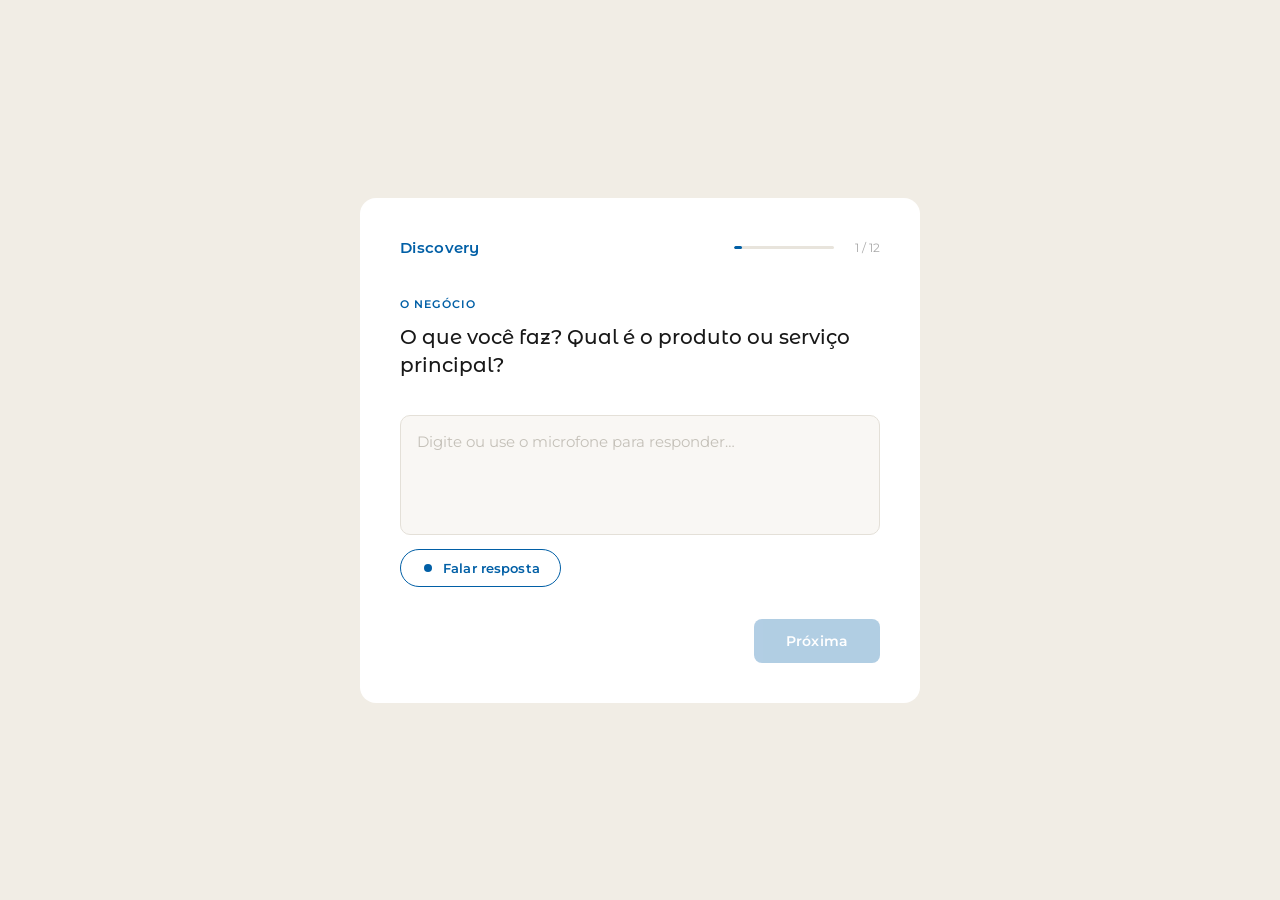
==== discovery/index.html @ a7798a04 "add discovery form" ====
<!DOCTYPE html>
<html lang="pt-BR">
<head>
<meta charset="UTF-8">
<meta name="viewport" content="width=device-width, initial-scale=1.0">
<title>Discovery — Diagnóstico de Marketing</title>
<link href="https://fonts.googleapis.com/css2?family=Montserrat:wght@400;500;600&family=Montserrat+Alternates:wght@500;600&display=swap" rel="stylesheet">
<style>
  *, *::before, *::after { box-sizing: border-box; margin: 0; padding: 0; }

  body {
    background: #F1EDE5;
    font-family: 'Montserrat', sans-serif;
    color: #181818;
    min-height: 100vh;
    display: flex;
    align-items: center;
    justify-content: center;
    padding: 2rem 1rem;
  }

  .card {
    background: #fff;
    border-radius: 16px;
    padding: 2.5rem;
    width: 100%;
    max-width: 560px;
    min-height: 460px;
    display: flex;
    flex-direction: column;
  }

  .top {
    display: flex;
    justify-content: space-between;
    align-items: center;
    margin-bottom: 2.5rem;
  }

  .brand {
    font-family: 'Montserrat Alternates', sans-serif;
    font-size: 15px;
    font-weight: 600;
    color: #015FA6;
    letter-spacing: 0.02em;
  }

  .prog-wrap {
    display: flex;
    align-items: center;
    gap: 10px;
  }

  .prog-bar {
    width: 100px;
    height: 3px;
    background: #E8E4DC;
    border-radius: 2px;
    overflow: hidden;
  }

  .prog-fill {
    height: 100%;
    background: #015FA6;
    border-radius: 2px;
    transition: width 0.35s ease;
  }

  .prog-label {
    font-size: 12px;
    color: #AAA;
    min-width: 36px;
    text-align: right;
  }

  .body { flex: 1; display: flex; flex-direction: column; }

  .section-tag {
    font-size: 11px;
    font-weight: 600;
    color: #015FA6;
    letter-spacing: 0.1em;
    text-transform: uppercase;
    margin-bottom: 0.75rem;
  }

  .question {
    font-family: 'Montserrat Alternates', sans-serif;
    font-size: 20px;
    font-weight: 500;
    color: #181818;
    line-height: 1.4;
    margin-bottom: 0.5rem;
  }

  .hint {
    font-size: 13px;
    color: #AAA;
    font-style: italic;
    margin-bottom: 1.75rem;
    line-height: 1.5;
  }

  .spacer { margin-bottom: 1.75rem; }

  textarea {
    width: 100%;
    background: #F9F7F4;
    border: 1.5px solid #E4E0D8;
    border-radius: 10px;
    padding: 14px 16px;
    font-size: 15px;
    font-family: 'Montserrat', sans-serif;
    color: #181818;
    resize: none;
    outline: none;
    line-height: 1.6;
    min-height: 120px;
    transition: border-color 0.2s;
  }

  textarea:focus { border-color: #015FA6; background: #fff; }
  textarea::placeholder { color: #C4C0B8; }

  .voice-row {
    display: flex;
    align-items: center;
    gap: 12px;
    margin: 14px 0 0;
  }

  .mic-btn {
    display: flex;
    align-items: center;
    gap: 8px;
    padding: 10px 20px;
    background: #fff;
    border: 1.5px solid #015FA6;
    border-radius: 100px;
    color: #015FA6;
    font-size: 13px;
    font-weight: 600;
    font-family: 'Montserrat', sans-serif;
    cursor: pointer;
    transition: all 0.15s;
    letter-spacing: 0.01em;
  }

  .mic-btn:hover { background: #015FA6; color: #fff; }

  .mic-btn.recording {
    background: #015FA6;
    color: #fff;
  }

  .mic-icon {
    width: 14px;
    height: 14px;
    display: flex;
    align-items: center;
    justify-content: center;
  }

  .mic-dot {
    width: 8px;
    height: 8px;
    border-radius: 50%;
    background: currentColor;
  }

  .mic-dot.pulse { animation: pulse 1s infinite; }

  @keyframes pulse {
    0%, 100% { opacity: 1; transform: scale(1); }
    50% { opacity: 0.4; transform: scale(0.8); }
  }

  .voice-note { font-size: 12px; color: #AAA; }

  .nav {
    display: flex;
    justify-content: space-between;
    align-items: center;
    margin-top: auto;
    padding-top: 2rem;
  }

  .btn-back {
    background: none;
    border: none;
    color: #AAA;
    font-size: 14px;
    font-family: 'Montserrat', sans-serif;
    cursor: pointer;
    padding: 8px 0;
    transition: color 0.15s;
  }

  .btn-back:hover { color: #181818; }

  .btn-next {
    background: #015FA6;
    color: #fff;
    border: none;
    border-radius: 8px;
    padding: 13px 32px;
    font-size: 14px;
    font-weight: 600;
    font-family: 'Montserrat', sans-serif;
    cursor: pointer;
    letter-spacing: 0.01em;
    transition: opacity 0.15s;
  }

  .btn-next:hover { opacity: 0.88; }
  .btn-next:disabled { opacity: 0.3; cursor: not-allowed; }

  .done { text-align: center; flex: 1; display: flex; flex-direction: column; }

  .done-icon {
    width: 56px;
    height: 56px;
    background: #015FA6;
    border-radius: 50%;
    margin: 0 auto 1.25rem;
    display: flex;
    align-items: center;
    justify-content: center;
  }

  .done-icon svg {
    width: 24px;
    height: 24px;
    stroke: #fff;
    fill: none;
    stroke-width: 2.5;
    stroke-linecap: round;
    stroke-linejoin: round;
  }

  .done h2 {
    font-family: 'Montserrat Alternates', sans-serif;
    font-size: 20px;
    font-weight: 500;
    margin-bottom: 0.5rem;
  }

  .done p {
    font-size: 14px;
    color: #AAA;
    margin-bottom: 2rem;
    line-height: 1.6;
  }

  .summary {
    background: #F9F7F4;
    border-radius: 10px;
    padding: 0.5rem 1.25rem;
    text-align: left;
    margin-bottom: 1.5rem;
    flex: 1;
    overflow-y: auto;
    max-height: 280px;
  }

  .s-item {
    padding: 12px 0;
    border-bottom: 1px solid #EEE;
  }

  .s-item:last-child { border-bottom: none; }

  .s-q {
    font-size: 11px;
    color: #AAA;
    margin-bottom: 4px;
    font-weight: 500;
    letter-spacing: 0.02em;
  }

  .s-a {
    font-size: 14px;
    color: #181818;
    line-height: 1.5;
  }

  .btn-submit {
    width: 100%;
    background: #015FA6;
    color: #fff;
    border: none;
    border-radius: 8px;
    padding: 15px;
    font-size: 15px;
    font-weight: 600;
    font-family: 'Montserrat', sans-serif;
    cursor: pointer;
    letter-spacing: 0.01em;
    transition: opacity 0.15s;
  }

  .btn-submit:hover { opacity: 0.88; }

  .sent { text-align: center; padding: 3rem 0; flex: 1; display: flex; flex-direction: column; align-items: center; justify-content: center; }

  .sent h2 {
    font-family: 'Montserrat Alternates', sans-serif;
    font-size: 22px;
    font-weight: 500;
    margin-bottom: 0.75rem;
  }

  .sent p { font-size: 14px; color: #AAA; line-height: 1.6; }

  @media (max-width: 600px) {
    .card { padding: 1.75rem 1.5rem; }
    .question { font-size: 18px; }
  }
</style>
</head>
<body>

<div class="card">
  <div class="top">
    <span class="brand">Discovery</span>
    <div class="prog-wrap">
      <div class="prog-bar"><div class="prog-fill" id="prog"></div></div>
      <span class="prog-label" id="prog-label">1 / 12</span>
    </div>
  </div>
  <div class="body" id="view"></div>
</div>

<script>
const questions = [
  { section: "O negócio", q: "O que você faz? Qual é o produto ou serviço principal?", hint: "" },
  { section: "O negócio", q: "Há quanto tempo você toca esse negócio?", hint: "" },
  { section: "O negócio", q: "Quem é seu cliente? Pessoa física, empresa, ou os dois?", hint: "" },
  { section: "O negócio", q: "Como a maioria dos clientes chega até você hoje?", hint: "Indicação, busca no Google, redes sociais, presença física…" },
  { section: "Marketing atual", q: "Você faz alguma ação de marketing hoje? O que já testou?", hint: "" },
  { section: "Marketing atual", q: "Tem presença online? Site, Instagram, Google Meu Negócio?", hint: "Se sim: quem cuida? Está ativo ou abandonado?" },
  { section: "Marketing atual", q: "Já contratou alguém para marketing? O que funcionou, o que não?", hint: "Agência, freelancer, funcionário…" },
  { section: "Marketing atual", q: "Quanto você gasta em marketing por mês?", hint: "Pode ser zero. Sem julgamento." },
  { section: "Frustrações", q: "O que mais te frustra na hora de divulgar o negócio?", hint: "" },
  { section: "Frustrações", q: "O que você tentou que claramente não funcionou?", hint: "" },
  { section: "Objetivos", q: "Em 3 meses, o que precisaria acontecer para você falar 'valeu a pena'?", hint: "Você define o sucesso, não eu." },
  { section: "Objetivos", q: "Se eu te entregasse um plano claro, o que te impediria de executar?", hint: "Essa é a mais importante. Responde com calma." }
];

let current = 0;
let answers = new Array(questions.length).fill('');
let recognition = null;
let isRecording = false;

function pct() { return Math.round(((current + 1) / questions.length) * 100); }

function render() {
  document.getElementById('prog').style.width = pct() + '%';
  document.getElementById('prog-label').textContent = (current + 1) + ' / ' + questions.length;

  if (current >= questions.length) { renderDone(); return; }

  const item = questions[current];
  const view = document.getElementById('view');

  view.innerHTML = `
    <div class="section-tag">${item.section}</div>
    <div class="question">${item.q}</div>
    ${item.hint ? '<div class="hint">' + item.hint + '</div>' : '<div class="spacer"></div>'}
    <textarea id="ans" placeholder="Digite ou use o microfone para responder…">${answers[current]}</textarea>
    <div class="voice-row">
      <button class="mic-btn" id="mic-btn" onclick="toggleVoice()">
        <span class="mic-icon"><span class="mic-dot" id="mic-dot"></span></span>
        <span id="mic-label">Falar resposta</span>
      </button>
      <span class="voice-note" id="voice-note"></span>
    </div>
    <div class="nav">
      <button class="btn-back" onclick="go(-1)" style="${current === 0 ? 'visibility:hidden' : ''}">Voltar</button>
      <button class="btn-next" id="btn-next" onclick="go(1)">
        ${current === questions.length - 1 ? 'Revisar respostas' : 'Próxima'}
      </button>
    </div>
  `;

  const ta = document.getElementById('ans');
  ta.addEventListener('input', function () {
    answers[current] = this.value;
    document.getElementById('btn-next').disabled = this.value.trim().length < 2;
  });

  document.getElementById('btn-next').disabled = answers[current].trim().length < 2;
}

function go(dir) {
  if (isRecording) stopVoice();
  const ta = document.getElementById('ans');
  if (ta) answers[current] = ta.value;
  if (dir === 1 && answers[current].trim().length < 2) return;
  current = Math.max(0, Math.min(questions.length, current + dir));
  render();
}

function toggleVoice() {
  if (isRecording) { stopVoice(); return; }
  startVoice();
}

function startVoice() {
  const SR = window.SpeechRecognition || window.webkitSpeechRecognition;
  if (!SR) {
    document.getElementById('voice-note').textContent = 'Use o Chrome para ativar o microfone.';
    return;
  }
  recognition = new SR();
  recognition.lang = 'pt-BR';
  recognition.continuous = true;
  recognition.interimResults = true;

  const base = answers[current];

  recognition.onstart = () => {
    isRecording = true;
    document.getElementById('mic-btn').classList.add('recording');
    document.getElementById('mic-dot').classList.add('pulse');
    document.getElementById('mic-label').textContent = 'Gravando… clique para parar';
  };

  recognition.onresult = (e) => {
    let final = base;
    let interim = '';
    for (let i = e.resultIndex; i < e.results.length; i++) {
      if (e.results[i].isFinal) final += e.results[i][0].transcript + ' ';
      else interim += e.results[i][0].transcript;
    }
    answers[current] = final;
    const ta = document.getElementById('ans');
    if (ta) ta.value = final + interim;
    const btn = document.getElementById('btn-next');
    if (btn) btn.disabled = (final + interim).trim().length < 2;
  };

  recognition.onerror = () => {
    document.getElementById('voice-note').textContent = 'Permita o microfone e tente novamente.';
    stopVoice();
  };

  recognition.onend = () => { if (isRecording) stopVoice(); };
  recognition.start();
}

function stopVoice() {
  isRecording = false;
  if (recognition) recognition.stop();
  const btn = document.getElementById('mic-btn');
  const dot = document.getElementById('mic-dot');
  const lbl = document.getElementById('mic-label');
  if (btn) btn.classList.remove('recording');
  if (dot) dot.classList.remove('pulse');
  if (lbl) lbl.textContent = 'Falar resposta';
}

function renderDone() {
  document.getElementById('prog').style.width = '100%';
  document.getElementById('prog-label').textContent = 'Revisão';

  const summary = questions.map((item, i) => `
    <div class="s-item">
      <div class="s-q">${item.q}</div>
      <div class="s-a">${answers[i] || '—'}</div>
    </div>
  `).join('');

  document.getElementById('view').innerHTML = `
    <div class="done">
      <div class="done-icon">
        <svg viewBox="0 0 24 24"><polyline points="20 6 9 17 4 12"/></svg>
      </div>
      <h2>Pronto para enviar</h2>
      <p>Revise suas respostas abaixo.<br>Você pode voltar e editar qualquer uma.</p>
      <div class="summary">${summary}</div>
      <button class="btn-submit" onclick="submit()">Enviar para análise</button>
      <div style="margin-top:12px">
        <button class="btn-back" onclick="current=questions.length-1;render()">Editar respostas</button>
      </div>
    </div>
  `;
}

function submit() {
  const SCRIPT_URL = 'https://script.google.com/macros/s/AKfycbwVmnLMRh5r7rmEuKY8Kghj2heS-8YreuuP5pzDMEtXB5ZEHvaX1HPbLX_2uU5_it-B/exec';
  const payload = questions.map((item, i) => ({ pergunta: item.q, resposta: answers[i] || '' }));

  document.getElementById('view').innerHTML = `
    <div class="sent">
      <div class="done-icon" style="background:#E4E0D8">
        <svg viewBox="0 0 24 24" style="stroke:#015FA6;fill:none;stroke-width:2.5;stroke-linecap:round"><line x1="12" y1="2" x2="12" y2="6"/><line x1="12" y1="18" x2="12" y2="22"/><line x1="4.93" y1="4.93" x2="7.76" y2="7.76"/><line x1="16.24" y1="16.24" x2="19.07" y2="19.07"/><line x1="2" y1="12" x2="6" y2="12"/><line x1="18" y1="12" x2="22" y2="12"/><line x1="4.93" y1="19.07" x2="7.76" y2="16.24"/><line x1="16.24" y1="7.76" x2="19.07" y2="4.93"/></svg>
      </div>
      <h2>Enviando…</h2>
      <p>Só um segundo.</p>
    </div>
  `;
  document.getElementById('prog').style.width = '100%';
  document.getElementById('prog-label').textContent = '';

  fetch(SCRIPT_URL, {
    method: 'POST',
    mode: 'no-cors',
    headers: { 'Content-Type': 'application/json' },
    body: JSON.stringify(payload)
  }).finally(() => {
    document.getElementById('view').innerHTML = `
      <div class="sent">
        <div class="done-icon">
          <svg viewBox="0 0 24 24"><polyline points="20 6 9 17 4 12"/></svg>
        </div>
        <h2>Respostas enviadas</h2>
        <p>Obrigada pelo seu tempo.<br>Vou analisar e entrar em contato em breve.</p>
      </div>
    `;
  });
}

render();
</script>
</body>
</html>
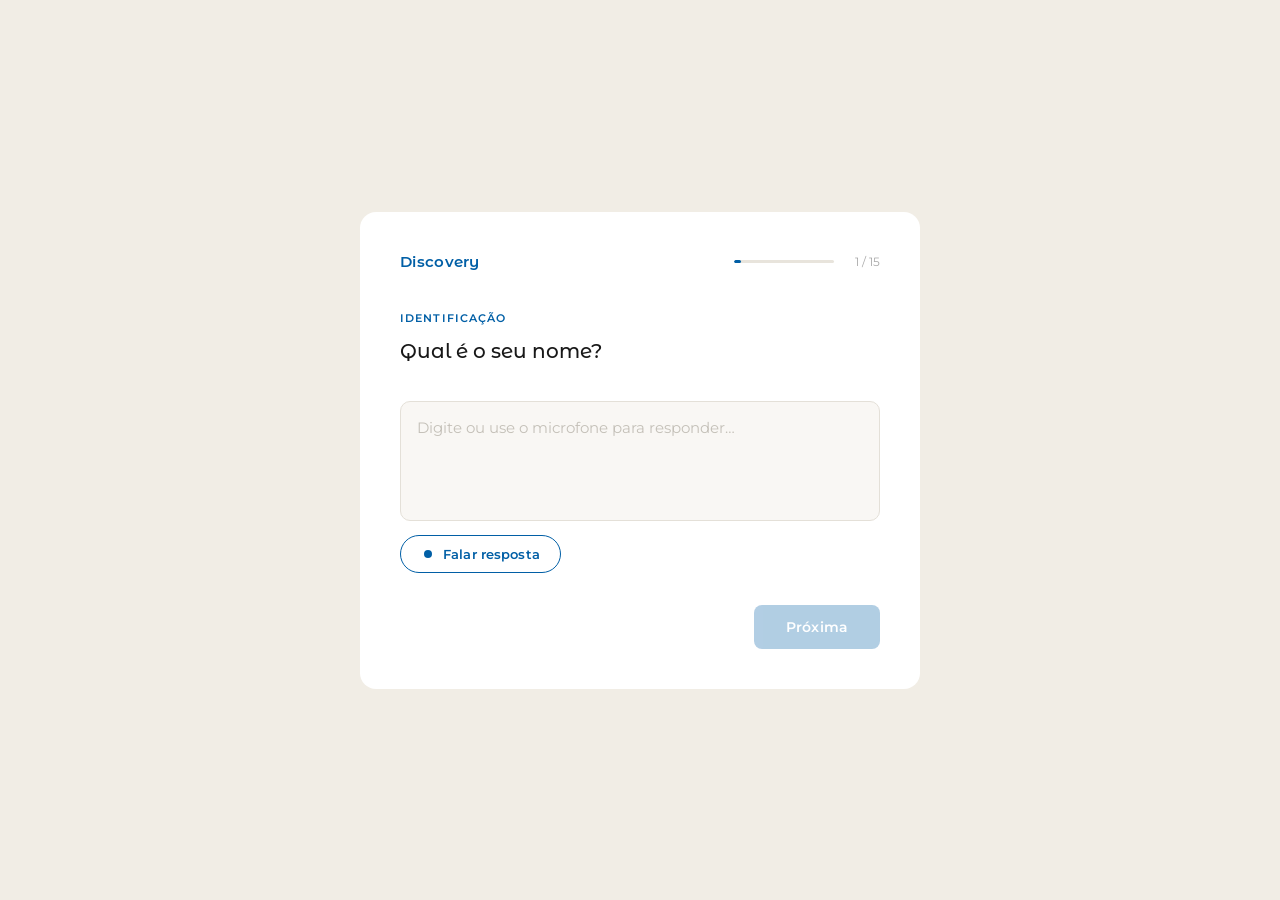
==== commit 0c913f96: "add client identification" ====
--- a/discovery/index.html
+++ b/discovery/index.html
@@ -333,6 +333,9 @@
 
 <script>
 const questions = [
+  { section: "Identificação", q: "Qual é o seu nome?", hint: "" },
+  { section: "Identificação", q: "Qual é o nome da sua empresa?", hint: "" },
+  { section: "Identificação", q: "Qual é o seu email para contato?", hint: "" },
   { section: "O negócio", q: "O que você faz? Qual é o produto ou serviço principal?", hint: "" },
   { section: "O negócio", q: "Há quanto tempo você toca esse negócio?", hint: "" },
   { section: "O negócio", q: "Quem é seu cliente? Pessoa física, empresa, ou os dois?", hint: "" },
@@ -488,7 +491,7 @@
 }
 
 function submit() {
-  const SCRIPT_URL = 'https://script.google.com/macros/s/AKfycbwVmnLMRh5r7rmEuKY8Kghj2heS-8YreuuP5pzDMEtXB5ZEHvaX1HPbLX_2uU5_it-B/exec';
+  const SCRIPT_URL = 'https://script.google.com/macros/s/AKfycbzqpHNJL3hEMIQMNrEubH3En_TqszfJi8AeKuF4PmOxg5DJnCkOpteOG16d1ZNRZzSd/exec';
   const payload = questions.map((item, i) => ({ pergunta: item.q, resposta: answers[i] || '' }));
 
   document.getElementById('view').innerHTML = `
@@ -503,11 +506,9 @@
   document.getElementById('prog').style.width = '100%';
   document.getElementById('prog-label').textContent = '';
 
-  fetch(SCRIPT_URL, {
-    method: 'POST',
-    mode: 'no-cors',
-    headers: { 'Content-Type': 'application/json' },
-    body: JSON.stringify(payload)
+  fetch(SCRIPT_URL + '?data=' + encodeURIComponent(JSON.stringify(payload)), {
+    method: 'GET',
+    mode: 'no-cors'
   }).finally(() => {
     document.getElementById('view').innerHTML = `
       <div class="sent">
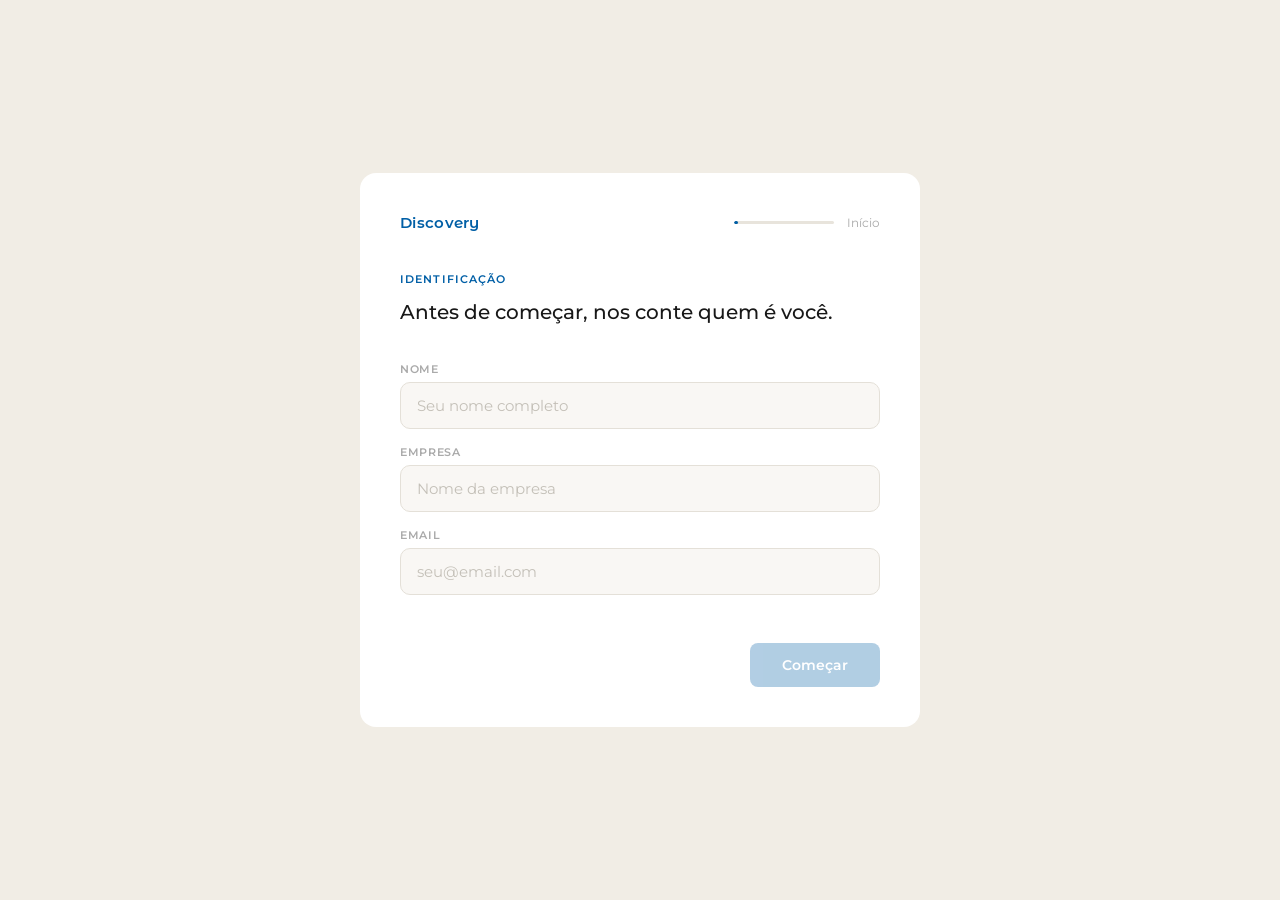
==== commit 85628830: "update form" ====
--- a/discovery/index.html
+++ b/discovery/index.html
@@ -7,335 +7,72 @@
 <link href="https://fonts.googleapis.com/css2?family=Montserrat:wght@400;500;600&family=Montserrat+Alternates:wght@500;600&display=swap" rel="stylesheet">
 <style>
   *, *::before, *::after { box-sizing: border-box; margin: 0; padding: 0; }
-
-  body {
-    background: #F1EDE5;
-    font-family: 'Montserrat', sans-serif;
-    color: #181818;
-    min-height: 100vh;
-    display: flex;
-    align-items: center;
-    justify-content: center;
-    padding: 2rem 1rem;
-  }
-
-  .card {
-    background: #fff;
-    border-radius: 16px;
-    padding: 2.5rem;
-    width: 100%;
-    max-width: 560px;
-    min-height: 460px;
-    display: flex;
-    flex-direction: column;
-  }
-
-  .top {
-    display: flex;
-    justify-content: space-between;
-    align-items: center;
-    margin-bottom: 2.5rem;
-  }
-
-  .brand {
-    font-family: 'Montserrat Alternates', sans-serif;
-    font-size: 15px;
-    font-weight: 600;
-    color: #015FA6;
-    letter-spacing: 0.02em;
-  }
-
-  .prog-wrap {
-    display: flex;
-    align-items: center;
-    gap: 10px;
-  }
-
-  .prog-bar {
-    width: 100px;
-    height: 3px;
-    background: #E8E4DC;
-    border-radius: 2px;
-    overflow: hidden;
-  }
-
-  .prog-fill {
-    height: 100%;
-    background: #015FA6;
-    border-radius: 2px;
-    transition: width 0.35s ease;
-  }
-
-  .prog-label {
-    font-size: 12px;
-    color: #AAA;
-    min-width: 36px;
-    text-align: right;
-  }
-
+  body { background: #F1EDE5; font-family: 'Montserrat', sans-serif; color: #181818; min-height: 100vh; display: flex; align-items: center; justify-content: center; padding: 2rem 1rem; }
+  .card { background: #fff; border-radius: 16px; padding: 2.5rem; width: 100%; max-width: 560px; min-height: 460px; display: flex; flex-direction: column; }
+  .top { display: flex; justify-content: space-between; align-items: center; margin-bottom: 2.5rem; }
+  .brand { font-family: 'Montserrat Alternates', sans-serif; font-size: 15px; font-weight: 600; color: #015FA6; letter-spacing: 0.02em; }
+  .prog-wrap { display: flex; align-items: center; gap: 10px; }
+  .prog-bar { width: 100px; height: 3px; background: #E8E4DC; border-radius: 2px; overflow: hidden; }
+  .prog-fill { height: 100%; background: #015FA6; border-radius: 2px; transition: width 0.35s ease; }
+  .prog-label { font-size: 12px; color: #AAA; min-width: 36px; text-align: right; }
   .body { flex: 1; display: flex; flex-direction: column; }
-
-  .section-tag {
-    font-size: 11px;
-    font-weight: 600;
-    color: #015FA6;
-    letter-spacing: 0.1em;
-    text-transform: uppercase;
-    margin-bottom: 0.75rem;
-  }
-
-  .question {
-    font-family: 'Montserrat Alternates', sans-serif;
-    font-size: 20px;
-    font-weight: 500;
-    color: #181818;
-    line-height: 1.4;
-    margin-bottom: 0.5rem;
-  }
-
-  .hint {
-    font-size: 13px;
-    color: #AAA;
-    font-style: italic;
-    margin-bottom: 1.75rem;
-    line-height: 1.5;
-  }
-
+  .section-tag { font-size: 11px; font-weight: 600; color: #015FA6; letter-spacing: 0.1em; text-transform: uppercase; margin-bottom: 0.75rem; }
+  .question { font-family: 'Montserrat', sans-serif; font-size: 20px; font-weight: 500; color: #181818; line-height: 1.4; margin-bottom: 0.5rem; }
+  .hint { font-size: 13px; color: #AAA; font-style: italic; margin-bottom: 1.75rem; line-height: 1.5; }
   .spacer { margin-bottom: 1.75rem; }
-
-  textarea {
-    width: 100%;
-    background: #F9F7F4;
-    border: 1.5px solid #E4E0D8;
-    border-radius: 10px;
-    padding: 14px 16px;
-    font-size: 15px;
-    font-family: 'Montserrat', sans-serif;
-    color: #181818;
-    resize: none;
-    outline: none;
-    line-height: 1.6;
-    min-height: 120px;
-    transition: border-color 0.2s;
-  }
-
+  textarea { width: 100%; background: #F9F7F4; border: 1.5px solid #E4E0D8; border-radius: 10px; padding: 14px 16px; font-size: 15px; font-family: 'Montserrat', sans-serif; color: #181818; resize: none; outline: none; line-height: 1.6; min-height: 120px; transition: border-color 0.2s; }
   textarea:focus { border-color: #015FA6; background: #fff; }
   textarea::placeholder { color: #C4C0B8; }
-
-  .voice-row {
-    display: flex;
-    align-items: center;
-    gap: 12px;
-    margin: 14px 0 0;
-  }
-
-  .mic-btn {
-    display: flex;
-    align-items: center;
-    gap: 8px;
-    padding: 10px 20px;
-    background: #fff;
-    border: 1.5px solid #015FA6;
-    border-radius: 100px;
-    color: #015FA6;
-    font-size: 13px;
-    font-weight: 600;
-    font-family: 'Montserrat', sans-serif;
-    cursor: pointer;
-    transition: all 0.15s;
-    letter-spacing: 0.01em;
-  }
-
-  .mic-btn:hover { background: #015FA6; color: #fff; }
-
-  .mic-btn.recording {
-    background: #015FA6;
-    color: #fff;
-  }
-
-  .mic-icon {
-    width: 14px;
-    height: 14px;
-    display: flex;
-    align-items: center;
-    justify-content: center;
-  }
-
-  .mic-dot {
-    width: 8px;
-    height: 8px;
-    border-radius: 50%;
-    background: currentColor;
-  }
-
+  input[type="text"], input[type="email"] { width: 100%; background: #F9F7F4; border: 1.5px solid #E4E0D8; border-radius: 10px; padding: 13px 16px; font-size: 15px; font-family: 'Montserrat', sans-serif; color: #181818; outline: none; transition: border-color 0.2s; margin-bottom: 12px; }
+  input[type="text"]:focus, input[type="email"]:focus { border-color: #015FA6; background: #fff; }
+  input::placeholder { color: #C4C0B8; }
+  .field-label { font-size: 11px; font-weight: 600; color: #AAA; letter-spacing: 0.06em; text-transform: uppercase; margin-bottom: 6px; }
+  .field-group { margin-bottom: 4px; }
+  .voice-row { display: flex; align-items: center; gap: 12px; margin: 14px 0 0; }
+  .mic-btn { display: flex; align-items: center; gap: 8px; padding: 10px 20px; background: #fff; border: 1.5px solid #015FA6; border-radius: 100px; color: #015FA6; font-size: 13px; font-weight: 600; font-family: 'Montserrat', sans-serif; cursor: pointer; transition: all 0.15s; }
+  .mic-btn:hover, .mic-btn.recording { background: #015FA6; color: #fff; }
+  .mic-dot { width: 8px; height: 8px; border-radius: 50%; background: currentColor; }
   .mic-dot.pulse { animation: pulse 1s infinite; }
-
-  @keyframes pulse {
-    0%, 100% { opacity: 1; transform: scale(1); }
-    50% { opacity: 0.4; transform: scale(0.8); }
-  }
-
+  @keyframes pulse { 0%, 100% { opacity: 1; transform: scale(1); } 50% { opacity: 0.4; transform: scale(0.8); } }
   .voice-note { font-size: 12px; color: #AAA; }
-
-  .nav {
-    display: flex;
-    justify-content: space-between;
-    align-items: center;
-    margin-top: auto;
-    padding-top: 2rem;
-  }
-
-  .btn-back {
-    background: none;
-    border: none;
-    color: #AAA;
-    font-size: 14px;
-    font-family: 'Montserrat', sans-serif;
-    cursor: pointer;
-    padding: 8px 0;
-    transition: color 0.15s;
-  }
-
+  .nav { display: flex; justify-content: space-between; align-items: center; margin-top: auto; padding-top: 2rem; }
+  .btn-back { background: none; border: none; color: #AAA; font-size: 14px; font-family: 'Montserrat', sans-serif; cursor: pointer; padding: 8px 0; transition: color 0.15s; }
   .btn-back:hover { color: #181818; }
-
-  .btn-next {
-    background: #015FA6;
-    color: #fff;
-    border: none;
-    border-radius: 8px;
-    padding: 13px 32px;
-    font-size: 14px;
-    font-weight: 600;
-    font-family: 'Montserrat', sans-serif;
-    cursor: pointer;
-    letter-spacing: 0.01em;
-    transition: opacity 0.15s;
-  }
-
+  .btn-next { background: #015FA6; color: #fff; border: none; border-radius: 8px; padding: 13px 32px; font-size: 14px; font-weight: 600; font-family: 'Montserrat', sans-serif; cursor: pointer; transition: opacity 0.15s; }
   .btn-next:hover { opacity: 0.88; }
   .btn-next:disabled { opacity: 0.3; cursor: not-allowed; }
-
   .done { text-align: center; flex: 1; display: flex; flex-direction: column; }
-
-  .done-icon {
-    width: 56px;
-    height: 56px;
-    background: #015FA6;
-    border-radius: 50%;
-    margin: 0 auto 1.25rem;
-    display: flex;
-    align-items: center;
-    justify-content: center;
-  }
-
-  .done-icon svg {
-    width: 24px;
-    height: 24px;
-    stroke: #fff;
-    fill: none;
-    stroke-width: 2.5;
-    stroke-linecap: round;
-    stroke-linejoin: round;
-  }
-
-  .done h2 {
-    font-family: 'Montserrat Alternates', sans-serif;
-    font-size: 20px;
-    font-weight: 500;
-    margin-bottom: 0.5rem;
-  }
-
-  .done p {
-    font-size: 14px;
-    color: #AAA;
-    margin-bottom: 2rem;
-    line-height: 1.6;
-  }
-
-  .summary {
-    background: #F9F7F4;
-    border-radius: 10px;
-    padding: 0.5rem 1.25rem;
-    text-align: left;
-    margin-bottom: 1.5rem;
-    flex: 1;
-    overflow-y: auto;
-    max-height: 280px;
-  }
-
-  .s-item {
-    padding: 12px 0;
-    border-bottom: 1px solid #EEE;
-  }
-
+  .done-icon { width: 56px; height: 56px; background: #015FA6; border-radius: 50%; margin: 0 auto 1.25rem; display: flex; align-items: center; justify-content: center; }
+  .done-icon svg { width: 24px; height: 24px; stroke: #fff; fill: none; stroke-width: 2.5; stroke-linecap: round; stroke-linejoin: round; }
+  .done h2, .sent h2 { font-family: 'Montserrat', sans-serif; font-size: 20px; font-weight: 500; margin-bottom: 0.5rem; }
+  .done p, .sent p { font-size: 14px; color: #AAA; margin-bottom: 2rem; line-height: 1.6; }
+  .summary { background: #F9F7F4; border-radius: 10px; padding: 0.5rem 1.25rem; text-align: left; margin-bottom: 1.5rem; flex: 1; overflow-y: auto; max-height: 280px; }
+  .s-item { padding: 12px 0; border-bottom: 1px solid #EEE; }
   .s-item:last-child { border-bottom: none; }
-
-  .s-q {
-    font-size: 11px;
-    color: #AAA;
-    margin-bottom: 4px;
-    font-weight: 500;
-    letter-spacing: 0.02em;
-  }
-
-  .s-a {
-    font-size: 14px;
-    color: #181818;
-    line-height: 1.5;
-  }
-
-  .btn-submit {
-    width: 100%;
-    background: #015FA6;
-    color: #fff;
-    border: none;
-    border-radius: 8px;
-    padding: 15px;
-    font-size: 15px;
-    font-weight: 600;
-    font-family: 'Montserrat', sans-serif;
-    cursor: pointer;
-    letter-spacing: 0.01em;
-    transition: opacity 0.15s;
-  }
-
+  .s-q { font-size: 11px; color: #AAA; margin-bottom: 4px; font-weight: 500; }
+  .s-a { font-size: 14px; color: #181818; line-height: 1.5; }
+  .btn-submit { width: 100%; background: #015FA6; color: #fff; border: none; border-radius: 8px; padding: 15px; font-size: 15px; font-weight: 600; font-family: 'Montserrat', sans-serif; cursor: pointer; transition: opacity 0.15s; }
   .btn-submit:hover { opacity: 0.88; }
-
   .sent { text-align: center; padding: 3rem 0; flex: 1; display: flex; flex-direction: column; align-items: center; justify-content: center; }
-
-  .sent h2 {
-    font-family: 'Montserrat Alternates', sans-serif;
-    font-size: 22px;
-    font-weight: 500;
-    margin-bottom: 0.75rem;
-  }
-
-  .sent p { font-size: 14px; color: #AAA; line-height: 1.6; }
-
-  @media (max-width: 600px) {
-    .card { padding: 1.75rem 1.5rem; }
-    .question { font-size: 18px; }
-  }
+  @media (max-width: 600px) { .card { padding: 1.75rem 1.5rem; } .question { font-size: 18px; } }
 </style>
 </head>
 <body>
-
 <div class="card">
   <div class="top">
     <span class="brand">Discovery</span>
     <div class="prog-wrap">
       <div class="prog-bar"><div class="prog-fill" id="prog"></div></div>
-      <span class="prog-label" id="prog-label">1 / 12</span>
+      <span class="prog-label" id="prog-label"></span>
     </div>
   </div>
   <div class="body" id="view"></div>
 </div>
 
 <script>
+const SCRIPT_URL = 'https://script.google.com/macros/s/AKfycbzqpHNJL3hEMIQMNrEubH3En_TqszfJi8AeKuF4PmOxg5DJnCkOpteOG16d1ZNRZzSd/exec';
+
 const questions = [
-  { section: "Identificação", q: "Qual é o seu nome?", hint: "" },
-  { section: "Identificação", q: "Qual é o nome da sua empresa?", hint: "" },
-  { section: "Identificação", q: "Qual é o seu email para contato?", hint: "" },
   { section: "O negócio", q: "O que você faz? Qual é o produto ou serviço principal?", hint: "" },
   { section: "O negócio", q: "Há quanto tempo você toca esse negócio?", hint: "" },
   { section: "O negócio", q: "Quem é seu cliente? Pessoa física, empresa, ou os dois?", hint: "" },
@@ -347,51 +84,93 @@
   { section: "Frustrações", q: "O que mais te frustra na hora de divulgar o negócio?", hint: "" },
   { section: "Frustrações", q: "O que você tentou que claramente não funcionou?", hint: "" },
   { section: "Objetivos", q: "Em 3 meses, o que precisaria acontecer para você falar 'valeu a pena'?", hint: "Você define o sucesso, não eu." },
-  { section: "Objetivos", q: "Se eu te entregasse um plano claro, o que te impediria de executar?", hint: "Essa é a mais importante. Responde com calma." }
+  { section: "Objetivos", q: "Se eu te entregasse um plano claro, o que te impediria de executar?", hint: "Essa é a mais importante. Responde com calma." },
+  { section: "Livre", q: "Qual é o principal problema ou foco que você quer resolver? Tem alguma ideia que queira compartilhar?", hint: "Fala à vontade. Sem filtro." }
 ];
 
-let current = 0;
+let idAnswers = { nome: '', empresa: '', email: '' };
 let answers = new Array(questions.length).fill('');
+let current = -1;
 let recognition = null;
 let isRecording = false;
-
-function pct() { return Math.round(((current + 1) / questions.length) * 100); }
+const total = questions.length;
+
+function updateProg() {
+  const pct = current === -1 ? 4 : current >= total ? 100 : Math.round(((current + 1) / total) * 100);
+  document.getElementById('prog').style.width = pct + '%';
+  document.getElementById('prog-label').textContent = current === -1 ? 'Início' : current >= total ? 'Revisão' : (current + 1) + ' / ' + total;
+}
 
 function render() {
-  document.getElementById('prog').style.width = pct() + '%';
-  document.getElementById('prog-label').textContent = (current + 1) + ' / ' + questions.length;
-
-  if (current >= questions.length) { renderDone(); return; }
-
+  updateProg();
+  if (current === -1) { renderId(); return; }
+  if (current >= total) { renderDone(); return; }
+  renderQuestion();
+}
+
+function renderId() {
+  document.getElementById('view').innerHTML = `
+    <div class="section-tag">Identificação</div>
+    <div class="question">Antes de começar, nos conte quem é você.</div>
+    <div class="spacer"></div>
+    <div class="field-group">
+      <div class="field-label">Nome</div>
+      <input type="text" id="f-nome" placeholder="Seu nome completo" value="${idAnswers.nome}">
+    </div>
+    <div class="field-group">
+      <div class="field-label">Empresa</div>
+      <input type="text" id="f-empresa" placeholder="Nome da empresa" value="${idAnswers.empresa}">
+    </div>
+    <div class="field-group">
+      <div class="field-label">Email</div>
+      <input type="email" id="f-email" placeholder="seu@email.com" value="${idAnswers.email}">
+    </div>
+    <div class="nav">
+      <span></span>
+      <button class="btn-next" id="btn-id-next" onclick="goFromId()">Começar</button>
+    </div>
+  `;
+  const check = () => {
+    const n = document.getElementById('f-nome').value.trim();
+    const e = document.getElementById('f-empresa').value.trim();
+    const m = document.getElementById('f-email').value.trim();
+    document.getElementById('btn-id-next').disabled = n.length < 2 || e.length < 2 || m.length < 3;
+  };
+  ['f-nome','f-empresa','f-email'].forEach(id => document.getElementById(id).addEventListener('input', check));
+  document.getElementById('btn-id-next').disabled = !(idAnswers.nome.length > 1 && idAnswers.empresa.length > 1 && idAnswers.email.length > 2);
+}
+
+function goFromId() {
+  idAnswers.nome = document.getElementById('f-nome').value.trim();
+  idAnswers.empresa = document.getElementById('f-empresa').value.trim();
+  idAnswers.email = document.getElementById('f-email').value.trim();
+  current = 0;
+  render();
+}
+
+function renderQuestion() {
   const item = questions[current];
-  const view = document.getElementById('view');
-
-  view.innerHTML = `
+  document.getElementById('view').innerHTML = `
     <div class="section-tag">${item.section}</div>
     <div class="question">${item.q}</div>
     ${item.hint ? '<div class="hint">' + item.hint + '</div>' : '<div class="spacer"></div>'}
     <textarea id="ans" placeholder="Digite ou use o microfone para responder…">${answers[current]}</textarea>
     <div class="voice-row">
       <button class="mic-btn" id="mic-btn" onclick="toggleVoice()">
-        <span class="mic-icon"><span class="mic-dot" id="mic-dot"></span></span>
+        <span class="mic-dot" id="mic-dot"></span>
         <span id="mic-label">Falar resposta</span>
       </button>
       <span class="voice-note" id="voice-note"></span>
     </div>
     <div class="nav">
-      <button class="btn-back" onclick="go(-1)" style="${current === 0 ? 'visibility:hidden' : ''}">Voltar</button>
-      <button class="btn-next" id="btn-next" onclick="go(1)">
-        ${current === questions.length - 1 ? 'Revisar respostas' : 'Próxima'}
-      </button>
+      <button class="btn-back" onclick="go(-1)">Voltar</button>
+      <button class="btn-next" id="btn-next" onclick="go(1)">${current === total - 1 ? 'Revisar respostas' : 'Próxima'}</button>
     </div>
   `;
-
-  const ta = document.getElementById('ans');
-  ta.addEventListener('input', function () {
+  document.getElementById('ans').addEventListener('input', function() {
     answers[current] = this.value;
     document.getElementById('btn-next').disabled = this.value.trim().length < 2;
   });
-
   document.getElementById('btn-next').disabled = answers[current].trim().length < 2;
 }
 
@@ -400,38 +179,28 @@
   const ta = document.getElementById('ans');
   if (ta) answers[current] = ta.value;
   if (dir === 1 && answers[current].trim().length < 2) return;
-  current = Math.max(0, Math.min(questions.length, current + dir));
+  current = Math.max(-1, Math.min(total, current + dir));
   render();
 }
 
-function toggleVoice() {
-  if (isRecording) { stopVoice(); return; }
-  startVoice();
-}
+function toggleVoice() { isRecording ? stopVoice() : startVoice(); }
 
 function startVoice() {
   const SR = window.SpeechRecognition || window.webkitSpeechRecognition;
-  if (!SR) {
-    document.getElementById('voice-note').textContent = 'Use o Chrome para ativar o microfone.';
-    return;
-  }
+  if (!SR) { document.getElementById('voice-note').textContent = 'Use o Chrome para ativar o microfone.'; return; }
   recognition = new SR();
   recognition.lang = 'pt-BR';
   recognition.continuous = true;
   recognition.interimResults = true;
-
   const base = answers[current];
-
   recognition.onstart = () => {
     isRecording = true;
     document.getElementById('mic-btn').classList.add('recording');
     document.getElementById('mic-dot').classList.add('pulse');
     document.getElementById('mic-label').textContent = 'Gravando… clique para parar';
   };
-
   recognition.onresult = (e) => {
-    let final = base;
-    let interim = '';
+    let final = base, interim = '';
     for (let i = e.resultIndex; i < e.results.length; i++) {
       if (e.results[i].isFinal) final += e.results[i][0].transcript + ' ';
       else interim += e.results[i][0].transcript;
@@ -442,12 +211,7 @@
     const btn = document.getElementById('btn-next');
     if (btn) btn.disabled = (final + interim).trim().length < 2;
   };
-
-  recognition.onerror = () => {
-    document.getElementById('voice-note').textContent = 'Permita o microfone e tente novamente.';
-    stopVoice();
-  };
-
+  recognition.onerror = () => { document.getElementById('voice-note').textContent = 'Permita o microfone e tente novamente.'; stopVoice(); };
   recognition.onend = () => { if (isRecording) stopVoice(); };
   recognition.start();
 }
@@ -464,61 +228,33 @@
 }
 
 function renderDone() {
-  document.getElementById('prog').style.width = '100%';
-  document.getElementById('prog-label').textContent = 'Revisão';
-
-  const summary = questions.map((item, i) => `
-    <div class="s-item">
-      <div class="s-q">${item.q}</div>
-      <div class="s-a">${answers[i] || '—'}</div>
-    </div>
-  `).join('');
-
+  const idSum = ['Nome','Empresa','Email'].map((l,i) => `<div class="s-item"><div class="s-q">${l}</div><div class="s-a">${Object.values(idAnswers)[i]}</div></div>`).join('');
+  const qSum = questions.map((item,i) => `<div class="s-item"><div class="s-q">${item.q}</div><div class="s-a">${answers[i]||'—'}</div></div>`).join('');
   document.getElementById('view').innerHTML = `
     <div class="done">
-      <div class="done-icon">
-        <svg viewBox="0 0 24 24"><polyline points="20 6 9 17 4 12"/></svg>
-      </div>
+      <div class="done-icon"><svg viewBox="0 0 24 24"><polyline points="20 6 9 17 4 12"/></svg></div>
       <h2>Pronto para enviar</h2>
       <p>Revise suas respostas abaixo.<br>Você pode voltar e editar qualquer uma.</p>
-      <div class="summary">${summary}</div>
+      <div class="summary">${idSum}${qSum}</div>
       <button class="btn-submit" onclick="submit()">Enviar para análise</button>
-      <div style="margin-top:12px">
-        <button class="btn-back" onclick="current=questions.length-1;render()">Editar respostas</button>
-      </div>
+      <div style="margin-top:12px"><button class="btn-back" onclick="current=total-1;render()">Editar respostas</button></div>
     </div>
   `;
 }
 
 function submit() {
-  const SCRIPT_URL = 'https://script.google.com/macros/s/AKfycbzqpHNJL3hEMIQMNrEubH3En_TqszfJi8AeKuF4PmOxg5DJnCkOpteOG16d1ZNRZzSd/exec';
-  const payload = questions.map((item, i) => ({ pergunta: item.q, resposta: answers[i] || '' }));
-
-  document.getElementById('view').innerHTML = `
-    <div class="sent">
-      <div class="done-icon" style="background:#E4E0D8">
-        <svg viewBox="0 0 24 24" style="stroke:#015FA6;fill:none;stroke-width:2.5;stroke-linecap:round"><line x1="12" y1="2" x2="12" y2="6"/><line x1="12" y1="18" x2="12" y2="22"/><line x1="4.93" y1="4.93" x2="7.76" y2="7.76"/><line x1="16.24" y1="16.24" x2="19.07" y2="19.07"/><line x1="2" y1="12" x2="6" y2="12"/><line x1="18" y1="12" x2="22" y2="12"/><line x1="4.93" y1="19.07" x2="7.76" y2="16.24"/><line x1="16.24" y1="7.76" x2="19.07" y2="4.93"/></svg>
-      </div>
-      <h2>Enviando…</h2>
-      <p>Só um segundo.</p>
-    </div>
-  `;
+  const payload = [
+    { pergunta: 'Nome', resposta: idAnswers.nome },
+    { pergunta: 'Empresa', resposta: idAnswers.empresa },
+    { pergunta: 'Email', resposta: idAnswers.email },
+    ...questions.map((item,i) => ({ pergunta: item.q, resposta: answers[i]||'' }))
+  ];
+  document.getElementById('view').innerHTML = `<div class="sent"><div class="done-icon" style="background:#E4E0D8"><svg viewBox="0 0 24 24" style="stroke:#015FA6;fill:none;stroke-width:2;stroke-linecap:round"><circle cx="12" cy="12" r="6"/></svg></div><h2>Enviando…</h2><p>Só um segundo.</p></div>`;
   document.getElementById('prog').style.width = '100%';
   document.getElementById('prog-label').textContent = '';
-
-  fetch(SCRIPT_URL + '?data=' + encodeURIComponent(JSON.stringify(payload)), {
-    method: 'GET',
-    mode: 'no-cors'
-  }).finally(() => {
-    document.getElementById('view').innerHTML = `
-      <div class="sent">
-        <div class="done-icon">
-          <svg viewBox="0 0 24 24"><polyline points="20 6 9 17 4 12"/></svg>
-        </div>
-        <h2>Respostas enviadas</h2>
-        <p>Obrigada pelo seu tempo.<br>Vou analisar e entrar em contato em breve.</p>
-      </div>
-    `;
+  fetch(SCRIPT_URL + '?data=' + encodeURIComponent(JSON.stringify(payload)), { method: 'GET', mode: 'no-cors' })
+  .finally(() => {
+    document.getElementById('view').innerHTML = `<div class="sent"><div class="done-icon"><svg viewBox="0 0 24 24"><polyline points="20 6 9 17 4 12"/></svg></div><h2>Respostas enviadas</h2><p>Obrigada pelo seu tempo.<br>Vou analisar e entrar em contato em breve.</p></div>`;
   });
 }
 
